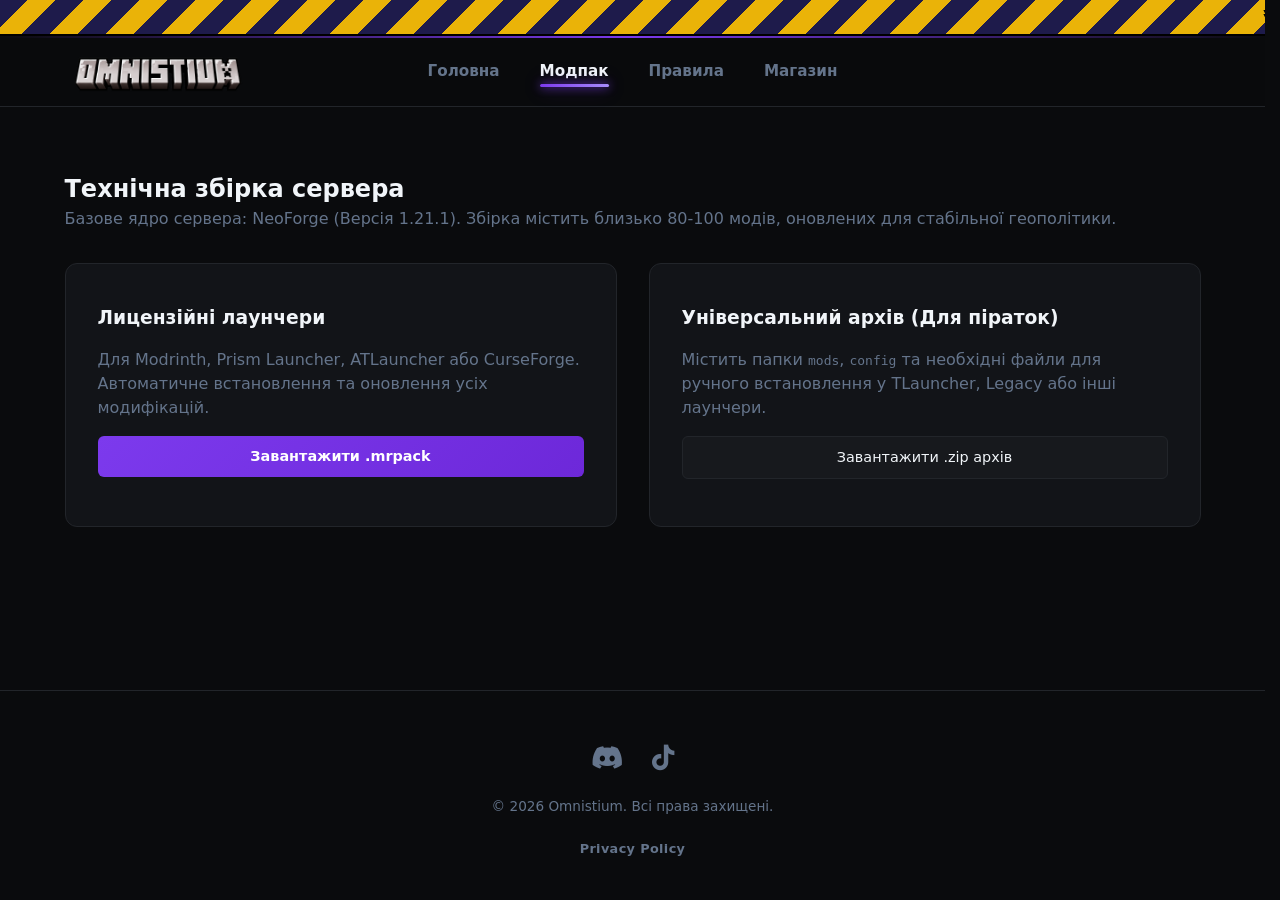
==== modpack.html @ 45417b76 "Tech work" ====
<!DOCTYPE html>
<html lang="uk">
<head>
    <meta charset="UTF-8">
    <meta name="viewport" content="width=device-width, initial-scale=1.0">
    <title>Omnistium — Модпак</title>
    <link rel="icon" type="image/png" href="logo_s.png">
    <link rel="stylesheet" href="style.css">
    <link rel="stylesheet" href="https://cdnjs.cloudflare.com/ajax/libs/font-awesome/6.5.1/css/all.min.css">
</head>
<body>
    <div class="dev-banner">
        <div class="dev-banner-text">
            УВАГА: Сайт перебуває в розробці — деякі функції можуть не працювати належним чином! &nbsp;&nbsp;&nbsp;&nbsp;&nbsp;&nbsp;&nbsp;&nbsp; 
            УВАГА: Сайт перебуває в розробці — деякі функції можуть не працювати належним чином! &nbsp;&nbsp;&nbsp;&nbsp;&nbsp;&nbsp;&nbsp;&nbsp; 
            УВАГА: Сайт перебуває в розробці — деякі функції можуть не працювати належним чином! &nbsp;&nbsp;&nbsp;&nbsp;&nbsp;&nbsp;&nbsp;&nbsp;
            УВАГА: Сайт перебуває в розробці — деякі функції можуть не працювати належним чином!
        </div>
    </div>

    <header>
        <nav>
            <div class="logo">
                <a href="index.html">
                    <img src="logo_b.png" alt="Omnistium" class="logo-big">
                    <img src="logo_s.png" alt="Omnistium" class="logo-small">
                </a>
            </div>
            
            <button class="menu-toggle" id="mobile-menu-btn">☰</button>
            
            <ul class="nav-links" id="nav-menu">
                <li><a href="index.html">Головна</a></li>
                <li><a href="modpack.html">Модпак</a></li>
                <li><a href="rules.html">Правила</a></li>
                <li><a href="shop.html">Магазин</a></li>
            </ul>
        </nav>
    </header>

    <main class="container">
        <h2>Технічна збірка сервера</h2>
        <p style="color: var(--text-muted); margin-bottom: 2rem;">Базове ядро сервера: NeoForge (Версія 1.21.1). Збірка містить близько 80-100 модів, оновлених для стабільної геополітики.</p>

        <div class="grid">
            <div class="card">
                <h3>Лицензійні лаунчери</h3>
                <p style="color: var(--text-muted); margin: 1rem 0;">Для Modrinth, Prism Launcher, ATLauncher або CurseForge. Автоматичне встановлення та оновлення усіх модифікацій.</p>
                <a href="omnistium_modpack.mrpack" download class="btn btn-primary" style="width: 100%; text-align: center; animation: none;">Завантажити .mrpack</a>
            </div>

            <div class="card">
                <h3>Універсальний архів (Для піраток)</h3>
                <p style="color: var(--text-muted); margin: 1rem 0;">Містить папки <code>mods</code>, <code>config</code> та необхідні файли для ручного встановлення у TLauncher, Legacy або інші лаунчери.</p>
                <a href="omnistium_modpack.zip" download class="btn" style="width: 100%; text-align: center;">Завантажити .zip архів</a>
            </div>
        </div>
    </main>

    <footer>
        <div class="footer-socials">
            <a href="https://discord.gg/4vzDgWzAT" target="_blank" title="Наш Discord"><i class="fab fa-discord"></i></a>
            <a href="https://www.tiktok.com/@omnist1um" target="_blank" title="Наш TikTok"><i class="fab fa-tiktok"></i></a>
        </div>
        <p>&copy; <span id="current-year">2026</span> Omnistium. Всі права захищені.</p>
        <div class="footer-links">
            <a href="privacy-policy.html">Privacy Policy</a>
        </div>
    </footer>
    <script src="main.js"></script>
</body>
</html>
---- style.css ----
:root {
    --bg-main: #0a0b0d;        
    --bg-card: #121418;        
    --border-color: #22252a;    
    --text-main: #f1f5f9;       
    --text-muted: #64748b;     
    --accent: #ffffff;         
    --purple-accent: #7c3aed;  
    --purple-glow: rgba(124, 58, 237, 0.15);
}

* {
    margin: 0;
    padding: 0;
    box-sizing: border-box;
}

html {
    transition: filter 0.6s cubic-bezier(0.16, 1, 0.3, 1);
    scrollbar-gutter: stable;
}

html.system-overload {
    filter: invert(1) hue-rotate(180deg) contrast(1.2) !important;
}

body {
    background-color: var(--bg-main);
    color: var(--text-main);
    font-family: system-ui, -apple-system, sans-serif;
    line-height: 1.5;
    display: flex;
    flex-direction: column;
    min-height: 100vh;
    overflow-x: hidden;
}

@keyframes fadeInUp {
    from { opacity: 0; transform: translateY(20px); }
    to { opacity: 1; transform: translateY(0); }
}

.container, .rules-layout {
    animation: fadeInUp 0.6s cubic-bezier(0.16, 1, 0.3, 1) forwards;
}

/* АНІМОВАНА ЖОВТО-ЧОРНА СТРІЧКА РОЗРОБКИ */
.dev-banner {
    background: repeating-linear-gradient(
        -45deg,
        #eab308,
        #eab308 20px,
        #1e1b4b 20px,
        #1e1b4b 40px
    );
    background-size: 56px 56px;
    animation: devStripes 2s linear infinite;
    height: 36px;
    display: flex;
    align-items: center;
    overflow: hidden;
    position: relative;
    border-bottom: 2px solid #000;
    z-index: 101;
}

.dev-banner-text {
    white-space: nowrap;
    font-weight: 800;
    text-transform: uppercase;
    font-size: 0.85rem;
    letter-spacing: 0.05em;
    color: #ffffff;
    text-shadow: 2px 2px 0px #000000, -2px -2px 0px #000000, 2px -2px 0px #000000, -2px 2px 0px #000000;
    animation: devMarquee 25s linear infinite;
    padding-left: 100%;
}

@keyframes devStripes {
    from { background-position: 0 0; }
    to { background-position: 56px 0; }
}

@keyframes devMarquee {
    0% { transform: translate3d(0, 0, 0); }
    100% { transform: translate3d(-100%, 0, 0); }
}

/* Навігація */
header {
    border-bottom: 1px solid var(--border-color);
    background-color: rgba(10, 11, 13, 0.85);
    backdrop-filter: blur(12px); 
    -webkit-backdrop-filter: blur(12px);
    position: sticky;
    top: 0;
    z-index: 100;
}

header::before {
    content: '';
    position: absolute;
    top: 0;
    left: 0;
    width: 100%;
    height: 2px;
    background: linear-gradient(90deg, transparent, var(--purple-accent), transparent);
}

nav {
    max-width: 1200px;
    margin: 0 auto;
    padding: 0 2rem;
    display: flex;
    align-items: center;
    height: 70px;
    position: relative;
}

.logo {
    position: absolute;
    left: 2rem;
    top: 60%;
    transform: translateY(-50%);
    z-index: 10;
    perspective: 1000px;
    display: inline-flex;
    height: 105px;
    width: auto;
}

.logo a {
    display: inline-flex;
    align-items: center;
    height: 100%;
    width: auto;
    background: transparent !important;
    text-decoration: none;
}

.logo img {
    height: 100%;
    width: auto;
    display: block;
    background: transparent !important;
    border: none;
    image-rendering: -webkit-optimize-contrast;
    image-rendering: crisp-edges;
    transition: transform 0.5s cubic-bezier(0.16, 1, 0.3, 1), filter 0.5s cubic-bezier(0.16, 1, 0.3, 1);
    filter: drop-shadow(0 0 0 transparent);
}

.logo:hover img {
    transform: scale(1.02);
    filter: drop-shadow(0 0 18px rgba(124, 58, 237, 0.75));
}

.logo .logo-big { display: block !important; }
.logo .logo-small { display: none !important; }

@keyframes logoCrazySpin {
    from { transform: rotateY(0deg) scale(1.1); }
    to { transform: rotateY(720deg) scale(1.1); }
}

html.system-overload .logo img {
    animation: logoCrazySpin 2s cubic-bezier(0.16, 1, 0.3, 1) infinite alternate;
    filter: drop-shadow(0 0 25px var(--purple-accent)) !important;
}

@keyframes gearFallOnly {
    0% { transform: translateY(-50px); opacity: 0; }
    10% { opacity: 0.9; }
    90% { opacity: 0.9; }
    100% { transform: translateY(105vh); opacity: 0; }
}

@keyframes gearRotate {
    from { transform: rotate(0deg); }
    to { transform: rotate(360deg); }
}

.gear-container {
    position: fixed;
    top: -50px;
    pointer-events: none;
    z-index: 9999;
    animation: gearFallOnly linear forwards;
}

.falling-gear {
    display: block;
    width: 100%;
    height: 100%;
    object-fit: contain;
    animation: gearRotate linear infinite;
    filter: drop-shadow(0 0 6px rgba(124, 58, 237, 0.6));
}

.nav-links {
    display: flex;
    gap: 2.5rem;
    list-style: none;
    position: absolute;
    left: 50%;
    transform: translateX(-50%);
}

.nav-links a {
    color: var(--text-muted);
    text-decoration: none;
    font-size: 0.95rem;
    font-weight: 600;
    padding: 0.4rem 0;
    transition: color 0.3s ease;
}

.nav-links a:hover, .nav-links a.active {
    color: var(--text-main);
}

.nav-indicator {
    position: absolute;
    bottom: -4px;
    height: 3px;
    background: linear-gradient(90deg, var(--purple-accent), #a78bfa);
    border-radius: 4px;
    pointer-events: none;
    box-shadow: 0 0 10px var(--purple-accent), 0 0 20px rgba(124, 58, 237, 0.4);
    transition: left 0.35s cubic-bezier(0.38, 1.4, 0.6, 1), width 0.25s ease-in-out;
}

.menu-toggle {
    display: none;
    background: transparent;
    border: none;
    color: var(--text-main);
    font-size: 1.5rem;
    cursor: pointer;
}

.btn {
    display: inline-block;
    padding: 0.6rem 1.3rem;
    border: 1px solid var(--border-color);
    background: rgba(255, 255, 255, 0.02);
    color: var(--text-main);
    text-decoration: none;
    cursor: pointer;
    border-radius: 6px;
    font-size: 0.9rem;
    font-weight: 500;
    position: relative;
    overflow: hidden;
    z-index: 1;
    transition: all 0.3s cubic-bezier(0.16, 1, 0.3, 1);
}

.btn::before {
    content: '';
    position: absolute;
    top: 0;
    left: 0;
    width: 100%;
    height: 100%;
    background: var(--purple-accent);
    z-index: -1;
    transform: scaleY(0);
    transform-origin: bottom;
    transition: transform 0.3s cubic-bezier(0.16, 1, 0.3, 1);
}

.btn:hover {
    border-color: var(--purple-accent);
    box-shadow: 0 0 15px rgba(124, 58, 237, 0.3);
    color: #fff;
}

.btn:hover::before { transform: scaleY(1); }

@keyframes pulseGlow {
    0% { box-shadow: 0 0 0 0 rgba(124, 58, 237, 0.4); }
    70% { box-shadow: 0 0 0 10px rgba(124, 58, 237, 0); }
    100% { box-shadow: 0 0 0 0 rgba(124, 58, 237, 0); }
}

.btn-primary {
    background: linear-gradient(135deg, var(--purple-accent), #6d28d9);
    border: none;
    color: #ffffff;
    font-weight: 600;
    animation: pulseGlow 2s infinite;
}

.btn-primary::before { display: none; }
.btn-primary:hover {
    background: linear-gradient(135deg, #6d28d9, #5b21b6);
    transform: translateY(-1px);
    box-shadow: 0 4px 20px rgba(124, 58, 237, 0.4);
    color: #ffffff;
}

.container {
    max-width: 1200px;
    margin: 0 auto;
    padding: 4rem 2rem;
    flex: 1;
    width: 100%;
}

.grid {
    display: grid;
    grid-template-columns: repeat(auto-fit, minmax(320px, 1fr));
    gap: 2rem;
    margin-top: 2rem;
}

.card {
    background-color: var(--bg-card);
    border: 1px solid var(--border-color);
    padding: 2.5rem 2rem;
    border-radius: 12px; 
    position: relative;
    overflow: hidden;
    transition: transform 0.4s cubic-bezier(0.16, 1, 0.3, 1), border-color 0.4s ease, box-shadow 0.4s ease;
}

.card:hover {
    transform: translateY(-5px);
    border-color: rgba(124, 58, 237, 0.35);
    box-shadow: 0 10px 30px rgba(124, 58, 237, 0.06);
}

.ip-box {
    display: inline-flex;
    align-items: center;
    gap: 1rem;
    background-color: var(--bg-card);
    border: 1px solid var(--border-color);
    padding: 0.8rem 1.6rem;
    margin-top: 1.5rem;
    cursor: pointer;
    border-radius: 8px;
    font-family: monospace;
    font-size: 1rem;
    transition: all 0.25s cubic-bezier(0.16, 1, 0.3, 1);
}

.ip-box:hover {
    border-color: var(--purple-accent); 
    background-color: rgba(124, 58, 237, 0.02);
    transform: scale(1.02);
}

.ip-box:active { transform: scale(0.98); }

.rules-layout {
    display: flex;
    max-width: 1400px;
    margin: 0 auto;
    flex: 1;
    width: 100%;
}

.rules-sidebar {
    width: 280px;
    border-right: 1px solid var(--border-color);
    padding: 2.5rem 2rem;
    position: sticky;
    top: 107px; /* Спільний відступ з банером */
    height: calc(100vh - 107px);
    overflow-y: auto;
}

.sidebar-category {
    font-size: 0.75rem;
    text-transform: uppercase;
    letter-spacing: 0.1em;
    color: var(--text-main); 
    font-weight: 700;
    margin-bottom: 0.75rem;
    margin-top: 2rem;
}

.sidebar-category:first-child { margin-top: 0; }
.sidebar-links {
    list-style: none;
    display: flex;
    flex-direction: column;
    gap: 0.4rem;
}

.sidebar-links a {
    color: var(--text-muted);
    text-decoration: none;
    font-size: 0.9rem;
    display: block;
    padding: 0.3rem 0.5rem;
    border-radius: 6px;
    border-left: 2px solid transparent;
    transition: all 0.2s ease;
}

.sidebar-links a:hover {
    color: var(--text-main);
    background-color: rgba(255, 255, 255, 0.02);
    padding-left: 0.75rem;
}

.sidebar-links a.active {
    font-weight: 600;
    color: var(--purple-accent); 
    background-color: rgba(124, 58, 237, 0.05);
    border-left-color: var(--purple-accent);
    padding-left: 0.75rem;
}

.rules-content {
    flex: 1;
    padding: 2.5rem 4rem;
    overflow-y: auto;
}

.rules-section { display: none; }
.rules-section.active {
    display: block;
    animation: fadeInUp 0.4s cubic-bezier(0.16, 1, 0.3, 1) forwards; 
}

.rules-meta {
    font-size: 0.85rem;
    color: var(--text-muted);
    margin-bottom: 2.5rem;
    border-bottom: 1px solid var(--border-color);
    padding-bottom: 0.75rem;
}

.rules-content h2 { font-size: 1.8rem; font-weight: 700; margin-bottom: 0.5rem; }
.rules-content h3 {
    margin-top: 2.5rem;
    margin-bottom: 1.2rem;
    color: var(--text-main);
    border-left: 3px solid var(--purple-accent); 
    padding-left: 0.75rem;
    font-size: 1.25rem;
}

.rule-block {
    display: flex;
    gap: 1.2rem;
    background-color: var(--bg-card);
    border: 1px solid var(--border-color);
    padding: 1.2rem;
    margin-bottom: 0.75rem;
    border-radius: 8px;
    border-left: 2px solid var(--border-color);
    transition: all 0.25s cubic-bezier(0.16, 1, 0.3, 1);
}

.rule-block:hover {
    border-left-color: var(--purple-accent); 
    background-color: rgba(124, 58, 237, 0.01);
    transform: translateX(4px); 
}

.rule-number { font-weight: 700; color: var(--purple-accent); min-width: 45px; }

.policy-content {
    max-width: 800px;
    margin: 0 auto;
}

.policy-content h1 { font-size: 2.2rem; font-weight: 800; margin-bottom: 0.5rem; }
.policy-content h2 { font-size: 1.3rem; font-weight: 700; margin-top: 2rem; margin-bottom: 0.8rem; color: var(--text-main); }
.policy-content p { color: var(--text-muted); font-size: 0.95rem; margin-bottom: 1rem; line-height: 1.6; }

footer {
    border-top: 1px solid var(--border-color);
    padding: 3rem 2rem 2.5rem 2rem;
    text-align: center;
    background-color: var(--bg-main);
    display: flex;
    flex-direction: column;
    align-items: center;
    gap: 1.2rem;
}

.footer-socials {
    display: flex;
    gap: 1.8rem;
}

.footer-socials a {
    color: var(--text-muted);
    font-size: 1.6rem;
    transition: color 0.3s cubic-bezier(0.16, 1, 0.3, 1), transform 0.3s cubic-bezier(0.16, 1, 0.3, 1);
}

.footer-socials a:hover {
    color: var(--purple-accent);
    transform: translateY(-3px);
}

footer p {
    color: var(--text-muted);
    font-size: 0.85rem;
    font-weight: 500;
}

.footer-links a {
    color: var(--text-muted);
    text-decoration: none;
    font-size: 0.8rem;
    font-weight: 600;
    letter-spacing: 0.03em;
    transition: color 0.3s ease;
}

.footer-links a:hover {
    color: var(--text-main);
}

@media (max-width: 768px) {
    nav { display: flex; height: auto; padding: 0.75rem 1.5rem; justify-content: space-between; }
    .logo { position: static; transform: none; height: 50px; width: auto; }
    .logo:hover a { transform: none !important; }
    .menu-toggle { display: block; }
    .logo .logo-big { display: none !important; }
    .logo .logo-small { display: block !important; height: 40px; }

    .nav-links {
        display: none;
        flex-direction: column;
        position: absolute;
        top: 100%;
        left: 0;
        width: 100%;
        background-color: var(--bg-main);
        border-bottom: 1px solid var(--border-color);
        padding: 1.5rem;
        gap: 1.2rem;
        left: 0;
        transform: none;
    }

    .nav-links.open { display: flex; }
    .nav-links a { width: 100%; text-align: center; padding: 0.6rem; }
    .nav-indicator { display: none !important; }
    .container { padding: 3rem 1.5rem; }
    h1 { font-size: 2.5rem !important; }
    .grid { grid-template-columns: 1fr; gap: 1.2rem; }
    .card:hover { transform: translateY(-2px); }
    .rules-layout { flex-direction: column; }

    .rules-sidebar {
        width: 100%; height: auto; position: relative; top: 0;
        border-right: none; border-bottom: 1px solid var(--border-color);
        padding: 1rem 1.5rem; display: flex; overflow-x: auto;
        white-space: nowrap; gap: 1.5rem; scrollbar-width: none;
    }
    .rules-sidebar::-webkit-scrollbar { display: none; }
    .sidebar-category { margin: 0; display: flex; align-items: center; font-size: 0.75rem; }
    .sidebar-links { flex-direction: row; gap: 1rem; }
    .sidebar-links a { padding: 0.5rem 0.75rem; background: transparent !important; box-shadow: none !important; }
    .sidebar-links a.active { color: var(--purple-accent); }
    .rules-content { padding: 2rem 1.5rem; }
    .rule-block { flex-direction: column; gap: 0.4rem; }
    .rule-block:hover { transform: none; }
}
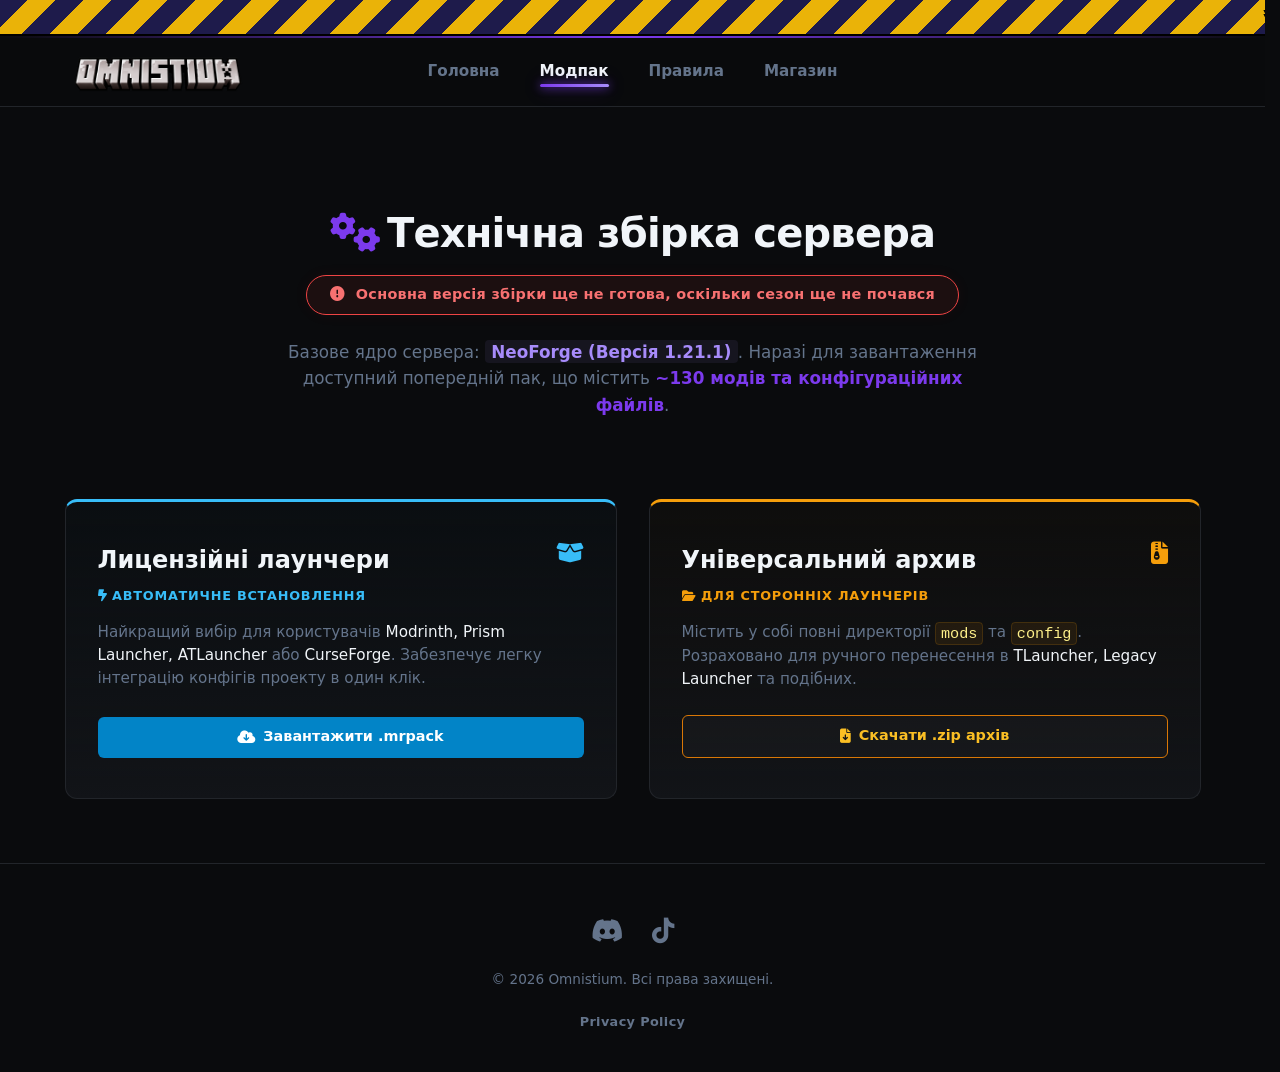
==== commit b954f20b: "Modpack page update" ====
--- a/modpack.html
+++ b/modpack.html
@@ -39,20 +39,80 @@
     </header>
 
     <main class="container">
-        <h2>Технічна збірка сервера</h2>
-        <p style="color: var(--text-muted); margin-bottom: 2rem;">Базове ядро сервера: NeoForge (Версія 1.21.1). Збірка містить близько 80-100 модів, оновлених для стабільної геополітики.</p>
+        <section style="text-align: center; padding: 2rem 0 3rem 0;">
+            <h2 style="font-size: 2.5rem; margin-bottom: 0.75rem; letter-spacing: -0.02em;">
+                <i class="fas fa-gears" style="color: var(--purple-accent); margin-right: 0.5rem;"></i>Технічна збірка сервера
+            </h2>
+            
+            <div style="display: inline-block; background: rgba(239, 68, 68, 0.08); border: 1px solid #ef4444; padding: 0.5rem 1.4rem; border-radius: 50px; font-size: 0.9rem; font-weight: 700; color: #f87171; margin-bottom: 1.5rem; letter-spacing: 0.02em; box-shadow: 0 0 15px rgba(239, 68, 68, 0.05);">
+                <i class="fas fa-circle-exclamation" style="margin-right: 0.4rem;"></i> Основна версія збірки ще не готова, оскільки сезон ще не почався
+            </div>
+
+            <p style="color: var(--text-muted); max-width: 700px; margin: 0 auto; font-size: 1.05rem; line-height: 1.6;">
+                Базове ядро сервера: <span style="color: #a78bfa; font-weight: 600; background: rgba(167, 139, 250, 0.08); padding: 0.1rem 0.4rem; border-radius: 4px;">NeoForge (Версія 1.21.1)</span>. 
+                Наразі для завантаження доступний попередній пак, що містить <span style="color: var(--purple-accent); font-weight: 600;">~130 модів та конфігураційних файлів</span>.
+            </p>
+        </section>
+
+        <style>
+            .download-card-license {
+                transition: transform 0.3s cubic-bezier(0.16, 1, 0.3, 1), border-color 0.3s ease, box-shadow 0.3s ease !important;
+            }
+            .download-card-license:hover {
+                transform: translateY(-5px) !important;
+                border-color: #38bdf8 !important;
+                box-shadow: 0 10px 30px rgba(56, 189, 248, 0.15) !important;
+            }
+
+            .download-card-pirate {
+                transition: transform 0.3s cubic-bezier(0.16, 1, 0.3, 1), border-color 0.3s ease, box-shadow 0.3s ease !important;
+            }
+            .download-card-pirate:hover {
+                transform: translateY(-5px) !important;
+                border-color: #f59e0b !important;
+                box-shadow: 0 10px 30px rgba(245, 158, 11, 0.15) !important;
+            }
+        </style>
 
         <div class="grid">
-            <div class="card">
-                <h3>Лицензійні лаунчери</h3>
-                <p style="color: var(--text-muted); margin: 1rem 0;">Для Modrinth, Prism Launcher, ATLauncher або CurseForge. Автоматичне встановлення та оновлення усіх модифікацій.</p>
-                <a href="omnistium_modpack.mrpack" download class="btn btn-primary" style="width: 100%; text-align: center; animation: none;">Завантажити .mrpack</a>
+            <div class="card download-card-license" style="display: flex; flex-direction: column; justify-content: space-between; gap: 1.5rem; border-top: 3px solid #38bdf8; background: linear-gradient(180deg, rgba(56, 189, 248, 0.02) 0%, var(--bg-card) 100%);">
+                <div>
+                    <div style="display: flex; justify-content: space-between; align-items: flex-start; margin-bottom: 0.5rem;">
+                        <h3 style="font-size: 1.5rem; color: var(--text-main); display: flex; align-items: center; gap: 0.6rem;">
+                            Лицензійні лаунчери
+                        </h3>
+                        <i class="fas fa-box-open" style="font-size: 1.4rem; color: #38bdf8;"></i>
+                    </div>
+                    <div style="font-size: 0.8rem; text-transform: uppercase; letter-spacing: 0.06em; color: #38bdf8; font-weight: 800; margin-bottom: 1rem; display: flex; align-items: center; gap: 0.3rem;">
+                        <i class="fas fa-bolt-lightning" style="font-size: 0.75rem;"></i> Автоматичне встановлення
+                    </div>
+                    <p style="color: var(--text-muted); font-size: 0.95rem; line-height: 1.5;">
+                        Найкращий вибір для користувачів <span style="color: var(--text-main); font-weight: 500;">Modrinth, Prism Launcher, ATLauncher</span> або <span style="color: var(--text-main); font-weight: 500;">CurseForge</span>. Забезпечує легку інтеграцію конфігів проекту в один клік.
+                    </p>
+                </div>
+                <a href="https://docs.google.com/uc?export=download&id=ID_ФАЙЛУ_MRPACK" class="btn btn-primary" style="text-align: center; animation: none; display: flex; align-items: center; justify-content: center; gap: 0.5rem; background: #0284c7; border-color: #0284c7; font-weight: 600;">
+                    <i class="fas fa-cloud-arrow-down"></i> Завантажити .mrpack
+                </a>
             </div>
 
-            <div class="card">
-                <h3>Універсальний архів (Для піраток)</h3>
-                <p style="color: var(--text-muted); margin: 1rem 0;">Містить папки <code>mods</code>, <code>config</code> та необхідні файли для ручного встановлення у TLauncher, Legacy або інші лаунчери.</p>
-                <a href="omnistium_modpack.zip" download class="btn" style="width: 100%; text-align: center;">Завантажити .zip архів</a>
+            <div class="card download-card-pirate" style="display: flex; flex-direction: column; justify-content: space-between; gap: 1.5rem; border-top: 3px solid #f59e0b; background: linear-gradient(180deg, rgba(245, 158, 11, 0.02) 0%, var(--bg-card) 100%);">
+                <div>
+                    <div style="display: flex; justify-content: space-between; align-items: flex-start; margin-bottom: 0.5rem;">
+                        <h3 style="font-size: 1.5rem; color: var(--text-main); display: flex; align-items: center; gap: 0.6rem;">
+                            Універсальний архив
+                        </h3>
+                        <i class="fas fa-file-zipper" style="font-size: 1.4rem; color: #f59e0b;"></i>
+                    </div>
+                    <div style="font-size: 0.8rem; text-transform: uppercase; letter-spacing: 0.06em; color: #f59e0b; font-weight: 800; margin-bottom: 1rem; display: flex; align-items: center; gap: 0.3rem;">
+                        <i class="fas fa-folder-open" style="font-size: 0.75rem;"></i> Для сторонніх лаунчерів
+                    </div>
+                    <p style="color: var(--text-muted); font-size: 0.95rem; line-height: 1.5;">
+                        Містить у собі повні директорії <code style="color: #fef08a; background: rgba(245,158,11,0.08); padding: 0.1rem 0.3rem; border-radius: 4px; border: 1px solid rgba(245,158,11,0.15);">mods</code> та <code style="color: #fef08a; background: rgba(245,158,11,0.08); padding: 0.1rem 0.3rem; border-radius: 4px; border: 1px solid rgba(245,158,11,0.15);">config</code>. Розраховано для ручного перенесення в <span style="color: var(--text-main); font-weight: 500;">TLauncher, Legacy Launcher</span> та подібних.
+                    </p>
+                </div>
+                <a href="https://docs.google.com/uc?export=download&id=ID_ФАЙЛУ_ZIP" class="btn" style="text-align: center; display: flex; align-items: center; justify-content: center; gap: 0.5rem; border-color: #d97706; color: #fbbf24; font-weight: 600;">
+                    <i class="fas fa-file-download"></i> Скачати .zip архів
+                </a>
             </div>
         </div>
     </main>
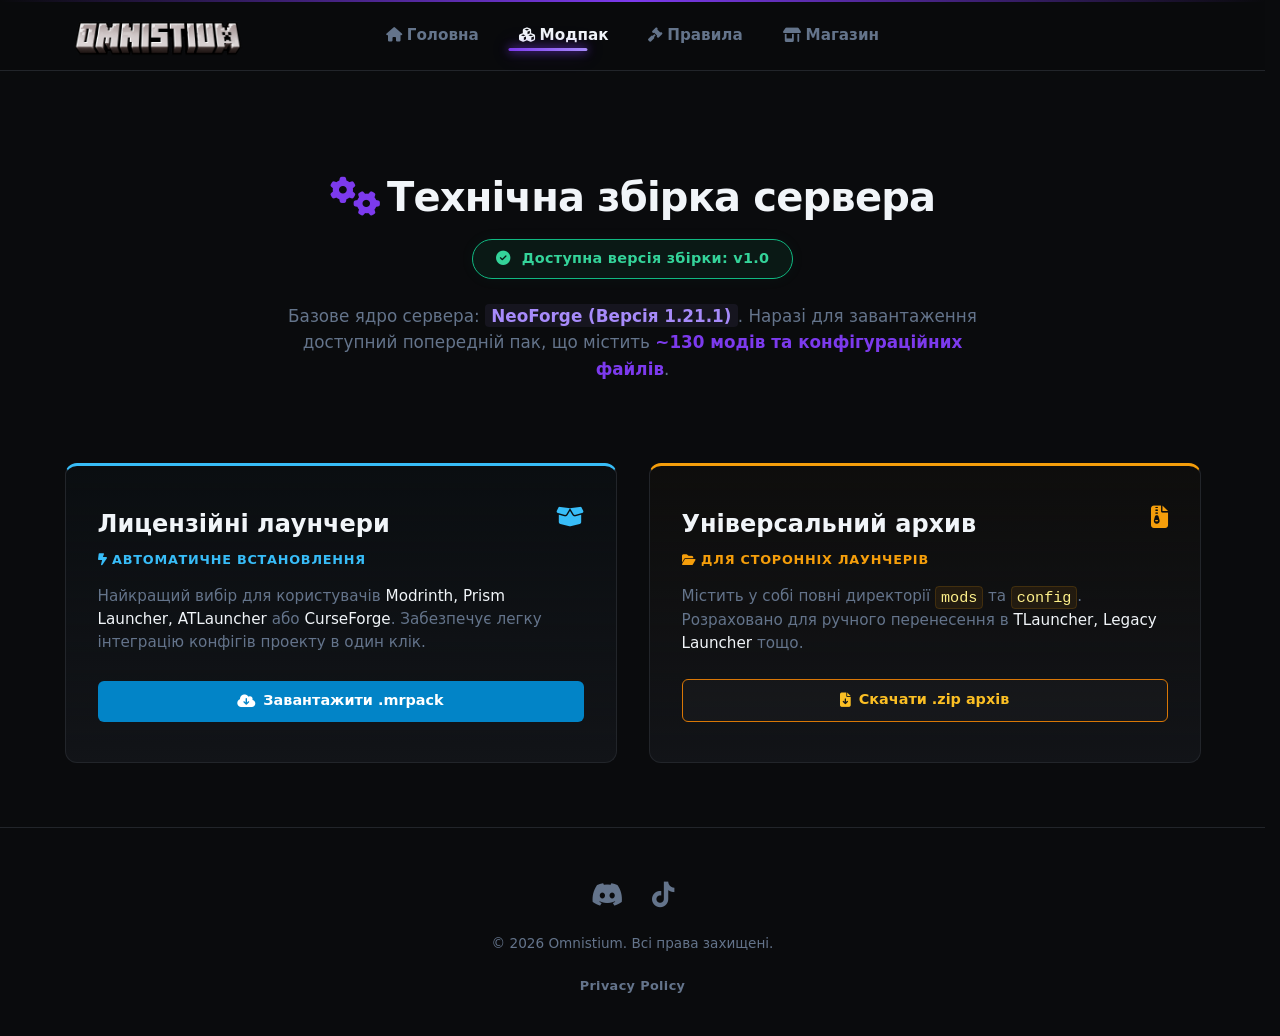
==== commit 9b6fd8dd: "Release" ====
--- a/modpack.html
+++ b/modpack.html
@@ -9,15 +9,6 @@
     <link rel="stylesheet" href="https://cdnjs.cloudflare.com/ajax/libs/font-awesome/6.5.1/css/all.min.css">
 </head>
 <body>
-    <div class="dev-banner">
-        <div class="dev-banner-text">
-            УВАГА: Сайт перебуває в розробці — деякі функції можуть не працювати належним чином! &nbsp;&nbsp;&nbsp;&nbsp;&nbsp;&nbsp;&nbsp;&nbsp; 
-            УВАГА: Сайт перебуває в розробці — деякі функції можуть не працювати належним чином! &nbsp;&nbsp;&nbsp;&nbsp;&nbsp;&nbsp;&nbsp;&nbsp; 
-            УВАГА: Сайт перебуває в розробці — деякі функції можуть не працювати належним чином! &nbsp;&nbsp;&nbsp;&nbsp;&nbsp;&nbsp;&nbsp;&nbsp;
-            УВАГА: Сайт перебуває в розробці — деякі функції можуть не працювати належним чином!
-        </div>
-    </div>
-
     <header>
         <nav>
             <div class="logo">
@@ -30,10 +21,10 @@
             <button class="menu-toggle" id="mobile-menu-btn">☰</button>
             
             <ul class="nav-links" id="nav-menu">
-                <li><a href="index.html">Головна</a></li>
-                <li><a href="modpack.html">Модпак</a></li>
-                <li><a href="rules.html">Правила</a></li>
-                <li><a href="shop.html">Магазин</a></li>
+                <li><a href="index.html"><i class="fas fa-home" style="font-size: 0.9rem; margin-right: 0.3rem;"></i>Головна</a></li>
+                <li><a href="modpack.html" class="active"><i class="fas fa-cubes" style="font-size: 0.9rem; margin-right: 0.3rem;"></i>Модпак</a></li>
+                <li><a href="rules.html"><i class="fas fa-gavel" style="font-size: 0.9rem; margin-right: 0.3rem;"></i>Правила</a></li>
+                <li><a href="shop.html"><i class="fas fa-shop" style="font-size: 0.9rem; margin-right: 0.3rem;"></i>Магазин</a></li>
             </ul>
         </nav>
     </header>
@@ -44,8 +35,8 @@
                 <i class="fas fa-gears" style="color: var(--purple-accent); margin-right: 0.5rem;"></i>Технічна збірка сервера
             </h2>
             
-            <div style="display: inline-block; background: rgba(239, 68, 68, 0.08); border: 1px solid #ef4444; padding: 0.5rem 1.4rem; border-radius: 50px; font-size: 0.9rem; font-weight: 700; color: #f87171; margin-bottom: 1.5rem; letter-spacing: 0.02em; box-shadow: 0 0 15px rgba(239, 68, 68, 0.05);">
-                <i class="fas fa-circle-exclamation" style="margin-right: 0.4rem;"></i> Основна версія збірки ще не готова, оскільки сезон ще не почався
+            <div style="display: inline-block; background: rgba(16, 185, 129, 0.08); border: 1px solid #10b981; padding: 0.5rem 1.4rem; border-radius: 50px; font-size: 0.9rem; font-weight: 700; color: #34d399; margin-bottom: 1.5rem; letter-spacing: 0.02em; box-shadow: 0 0 15px rgba(16, 185, 129, 0.05);">
+                <i class="fas fa-check-circle" style="margin-right: 0.4rem;"></i> Доступна версія збірки: v1.0
             </div>
 
             <p style="color: var(--text-muted); max-width: 700px; margin: 0 auto; font-size: 1.05rem; line-height: 1.6;">
@@ -78,19 +69,15 @@
             <div class="card download-card-license" style="display: flex; flex-direction: column; justify-content: space-between; gap: 1.5rem; border-top: 3px solid #38bdf8; background: linear-gradient(180deg, rgba(56, 189, 248, 0.02) 0%, var(--bg-card) 100%);">
                 <div>
                     <div style="display: flex; justify-content: space-between; align-items: flex-start; margin-bottom: 0.5rem;">
-                        <h3 style="font-size: 1.5rem; color: var(--text-main); display: flex; align-items: center; gap: 0.6rem;">
-                            Лицензійні лаунчери
-                        </h3>
+                        <h3 style="font-size: 1.5rem; color: var(--text-main); display: flex; align-items: center; gap: 0.6rem;">Лицензійні лаунчери</h3>
                         <i class="fas fa-box-open" style="font-size: 1.4rem; color: #38bdf8;"></i>
                     </div>
                     <div style="font-size: 0.8rem; text-transform: uppercase; letter-spacing: 0.06em; color: #38bdf8; font-weight: 800; margin-bottom: 1rem; display: flex; align-items: center; gap: 0.3rem;">
                         <i class="fas fa-bolt-lightning" style="font-size: 0.75rem;"></i> Автоматичне встановлення
                     </div>
-                    <p style="color: var(--text-muted); font-size: 0.95rem; line-height: 1.5;">
-                        Найкращий вибір для користувачів <span style="color: var(--text-main); font-weight: 500;">Modrinth, Prism Launcher, ATLauncher</span> або <span style="color: var(--text-main); font-weight: 500;">CurseForge</span>. Забезпечує легку інтеграцію конфігів проекту в один клік.
-                    </p>
+                    <p style="color: var(--text-muted); font-size: 0.95rem; line-height: 1.5;">Найкращий вибір для користувачів <span style="color: var(--text-main); font-weight: 500;">Modrinth, Prism Launcher, ATLauncher</span> або <span style="color: var(--text-main); font-weight: 500;">CurseForge</span>. Забезпечує легку інтеграцію конфігів проекту в один клік.</p>
                 </div>
-                <a href="https://docs.google.com/uc?export=download&id=ID_ФАЙЛУ_MRPACK" class="btn btn-primary" style="text-align: center; animation: none; display: flex; align-items: center; justify-content: center; gap: 0.5rem; background: #0284c7; border-color: #0284c7; font-weight: 600;">
+                <a href="https://docs.google.com/uc?export=download&id=ID_ТВОГО_ФАЙЛУ_MRPACK" class="btn btn-primary" style="text-align: center; animation: none; display: flex; align-items: center; justify-content: center; gap: 0.5rem; background: #0284c7; border-color: #0284c7; font-weight: 600;">
                     <i class="fas fa-cloud-arrow-down"></i> Завантажити .mrpack
                 </a>
             </div>
@@ -98,19 +85,15 @@
             <div class="card download-card-pirate" style="display: flex; flex-direction: column; justify-content: space-between; gap: 1.5rem; border-top: 3px solid #f59e0b; background: linear-gradient(180deg, rgba(245, 158, 11, 0.02) 0%, var(--bg-card) 100%);">
                 <div>
                     <div style="display: flex; justify-content: space-between; align-items: flex-start; margin-bottom: 0.5rem;">
-                        <h3 style="font-size: 1.5rem; color: var(--text-main); display: flex; align-items: center; gap: 0.6rem;">
-                            Універсальний архив
-                        </h3>
+                        <h3 style="font-size: 1.5rem; color: var(--text-main); display: flex; align-items: center; gap: 0.6rem;">Універсальний архив</h3>
                         <i class="fas fa-file-zipper" style="font-size: 1.4rem; color: #f59e0b;"></i>
                     </div>
                     <div style="font-size: 0.8rem; text-transform: uppercase; letter-spacing: 0.06em; color: #f59e0b; font-weight: 800; margin-bottom: 1rem; display: flex; align-items: center; gap: 0.3rem;">
                         <i class="fas fa-folder-open" style="font-size: 0.75rem;"></i> Для сторонніх лаунчерів
                     </div>
-                    <p style="color: var(--text-muted); font-size: 0.95rem; line-height: 1.5;">
-                        Містить у собі повні директорії <code style="color: #fef08a; background: rgba(245,158,11,0.08); padding: 0.1rem 0.3rem; border-radius: 4px; border: 1px solid rgba(245,158,11,0.15);">mods</code> та <code style="color: #fef08a; background: rgba(245,158,11,0.08); padding: 0.1rem 0.3rem; border-radius: 4px; border: 1px solid rgba(245,158,11,0.15);">config</code>. Розраховано для ручного перенесення в <span style="color: var(--text-main); font-weight: 500;">TLauncher, Legacy Launcher</span> та подібних.
-                    </p>
+                    <p style="color: var(--text-muted); font-size: 0.95rem; line-height: 1.5;">Містить у собі повні директорії <code style="color: #fef08a; background: rgba(245,158,11,0.08); padding: 0.1rem 0.3rem; border-radius: 4px; border: 1px solid rgba(245,158,11,0.15);">mods</code> та <code style="color: #fef08a; background: rgba(245,158,11,0.08); padding: 0.1rem 0.3rem; border-radius: 4px; border: 1px solid rgba(245,158,11,0.15);">config</code>. Розраховано для ручного перенесення в <span style="color: var(--text-main); font-weight: 500;">TLauncher, Legacy Launcher</span> тощо.</p>
                 </div>
-                <a href="https://docs.google.com/uc?export=download&id=ID_ФАЙЛУ_ZIP" class="btn" style="text-align: center; display: flex; align-items: center; justify-content: center; gap: 0.5rem; border-color: #d97706; color: #fbbf24; font-weight: 600;">
+                <a href="https://docs.google.com/uc?export=download&id=ID_ТВОГО_ФАЙЛУ_ZIP" class="btn" style="text-align: center; display: flex; align-items: center; justify-content: center; gap: 0.5rem; border-color: #d97706; color: #fbbf24; font-weight: 600;">
                     <i class="fas fa-file-download"></i> Скачати .zip архів
                 </a>
             </div>
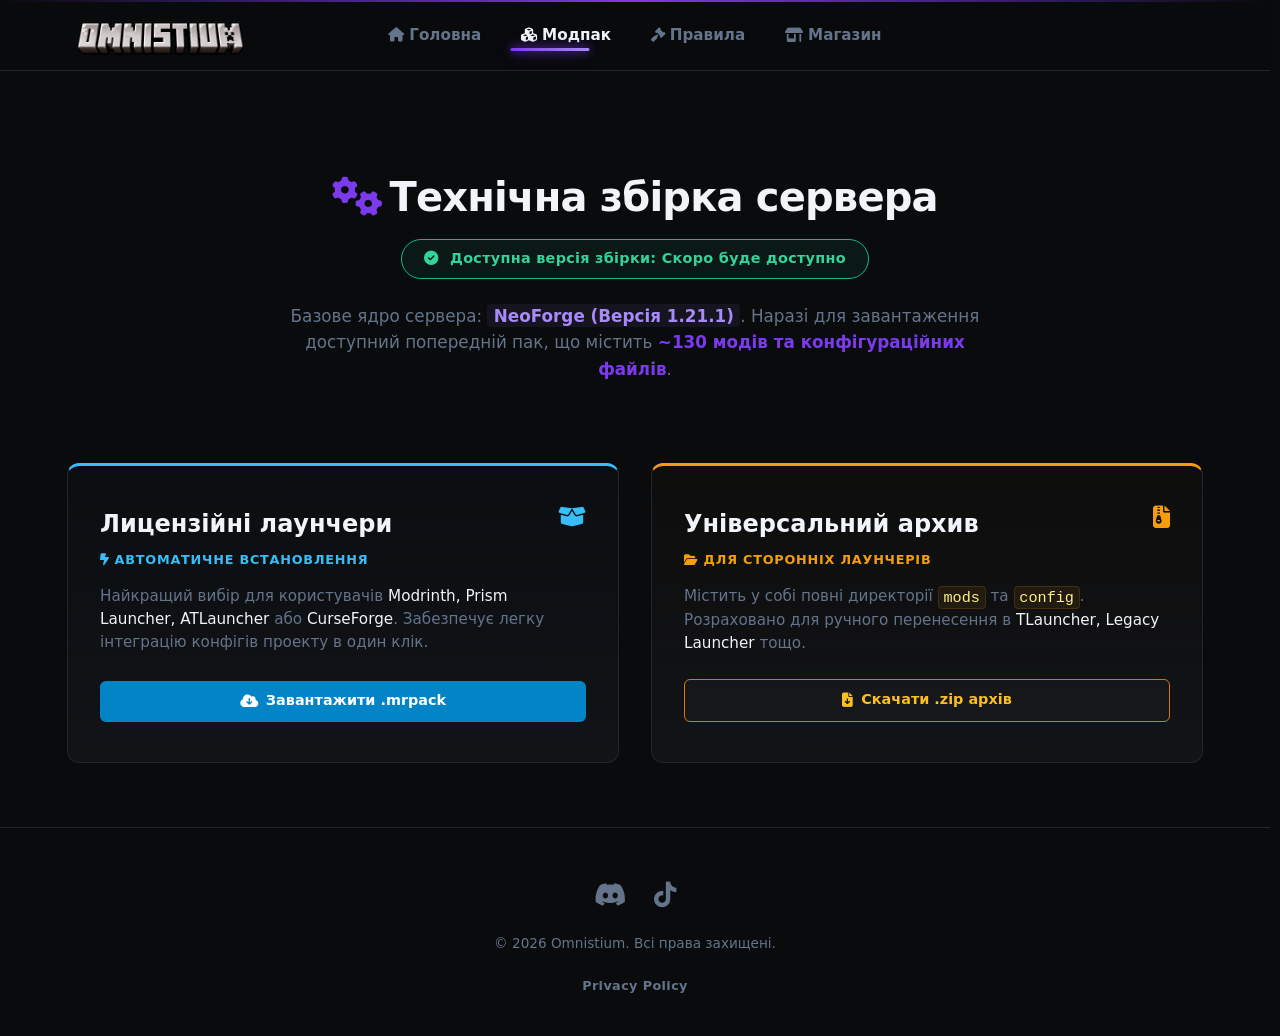
==== commit 1bf80078: "Release v2" ====
--- a/modpack.html
+++ b/modpack.html
@@ -36,7 +36,7 @@
             </h2>
             
             <div style="display: inline-block; background: rgba(16, 185, 129, 0.08); border: 1px solid #10b981; padding: 0.5rem 1.4rem; border-radius: 50px; font-size: 0.9rem; font-weight: 700; color: #34d399; margin-bottom: 1.5rem; letter-spacing: 0.02em; box-shadow: 0 0 15px rgba(16, 185, 129, 0.05);">
-                <i class="fas fa-check-circle" style="margin-right: 0.4rem;"></i> Доступна версія збірки: v1.0
+                <i class="fas fa-check-circle" style="margin-right: 0.4rem;"></i> Доступна версія збірки: Скоро буде доступно
             </div>
 
             <p style="color: var(--text-muted); max-width: 700px; margin: 0 auto; font-size: 1.05rem; line-height: 1.6;">
--- a/style.css
+++ b/style.css
@@ -18,6 +18,26 @@
 html {
     transition: filter 0.6s cubic-bezier(0.16, 1, 0.3, 1);
     scrollbar-gutter: stable;
+    scrollbar-color: #2a2d35 var(--bg-main);
+    scrollbar-width: thin;
+}
+
+/* Стилізована смуга прокрутки (Chromium) */
+::-webkit-scrollbar {
+    width: 8px;
+}
+
+::-webkit-scrollbar-track {
+    background: var(--bg-main);
+}
+
+::-webkit-scrollbar-thumb {
+    background: #2a2d35;
+    border-radius: 4px;
+}
+
+::-webkit-scrollbar-thumb:hover {
+    background: var(--purple-accent);
 }
 
 html.system-overload {
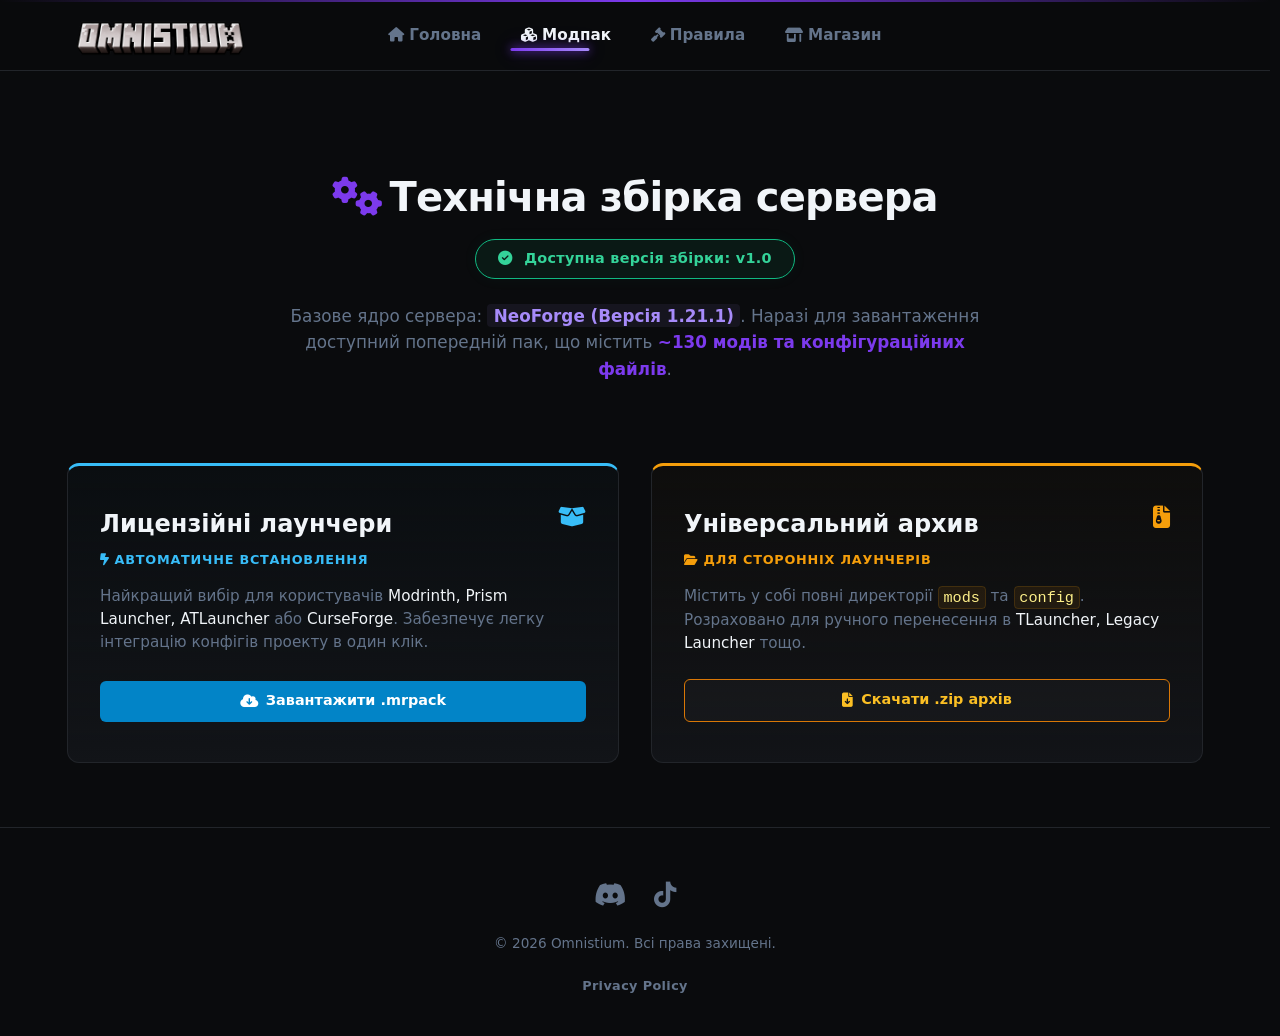
==== commit 710546bd: "Release v3" ====
--- a/modpack.html
+++ b/modpack.html
@@ -36,7 +36,7 @@
             </h2>
             
             <div style="display: inline-block; background: rgba(16, 185, 129, 0.08); border: 1px solid #10b981; padding: 0.5rem 1.4rem; border-radius: 50px; font-size: 0.9rem; font-weight: 700; color: #34d399; margin-bottom: 1.5rem; letter-spacing: 0.02em; box-shadow: 0 0 15px rgba(16, 185, 129, 0.05);">
-                <i class="fas fa-check-circle" style="margin-right: 0.4rem;"></i> Доступна версія збірки: Скоро буде доступно
+                <i class="fas fa-check-circle" style="margin-right: 0.4rem;"></i> Доступна версія збірки: v1.0
             </div>
 
             <p style="color: var(--text-muted); max-width: 700px; margin: 0 auto; font-size: 1.05rem; line-height: 1.6;">
@@ -77,7 +77,7 @@
                     </div>
                     <p style="color: var(--text-muted); font-size: 0.95rem; line-height: 1.5;">Найкращий вибір для користувачів <span style="color: var(--text-main); font-weight: 500;">Modrinth, Prism Launcher, ATLauncher</span> або <span style="color: var(--text-main); font-weight: 500;">CurseForge</span>. Забезпечує легку інтеграцію конфігів проекту в один клік.</p>
                 </div>
-                <a href="https://docs.google.com/uc?export=download&id=ID_ТВОГО_ФАЙЛУ_MRPACK" class="btn btn-primary" style="text-align: center; animation: none; display: flex; align-items: center; justify-content: center; gap: 0.5rem; background: #0284c7; border-color: #0284c7; font-weight: 600;">
+                <a href="https://docs.google.com/uc?export=download&id=1_QxapSHd_cDyMvDDYiu9joMdJrJGc6OT" class="btn btn-primary" style="text-align: center; animation: none; display: flex; align-items: center; justify-content: center; gap: 0.5rem; background: #0284c7; border-color: #0284c7; font-weight: 600;">
                     <i class="fas fa-cloud-arrow-down"></i> Завантажити .mrpack
                 </a>
             </div>
@@ -93,7 +93,7 @@
                     </div>
                     <p style="color: var(--text-muted); font-size: 0.95rem; line-height: 1.5;">Містить у собі повні директорії <code style="color: #fef08a; background: rgba(245,158,11,0.08); padding: 0.1rem 0.3rem; border-radius: 4px; border: 1px solid rgba(245,158,11,0.15);">mods</code> та <code style="color: #fef08a; background: rgba(245,158,11,0.08); padding: 0.1rem 0.3rem; border-radius: 4px; border: 1px solid rgba(245,158,11,0.15);">config</code>. Розраховано для ручного перенесення в <span style="color: var(--text-main); font-weight: 500;">TLauncher, Legacy Launcher</span> тощо.</p>
                 </div>
-                <a href="https://docs.google.com/uc?export=download&id=ID_ТВОГО_ФАЙЛУ_ZIP" class="btn" style="text-align: center; display: flex; align-items: center; justify-content: center; gap: 0.5rem; border-color: #d97706; color: #fbbf24; font-weight: 600;">
+                <a href="https://docs.google.com/uc?export=download&id=1FzDNzsNsFNy7hAyif8hZabYR7LSzNNNl" class="btn" style="text-align: center; display: flex; align-items: center; justify-content: center; gap: 0.5rem; border-color: #d97706; color: #fbbf24; font-weight: 600;">
                     <i class="fas fa-file-download"></i> Скачати .zip архів
                 </a>
             </div>
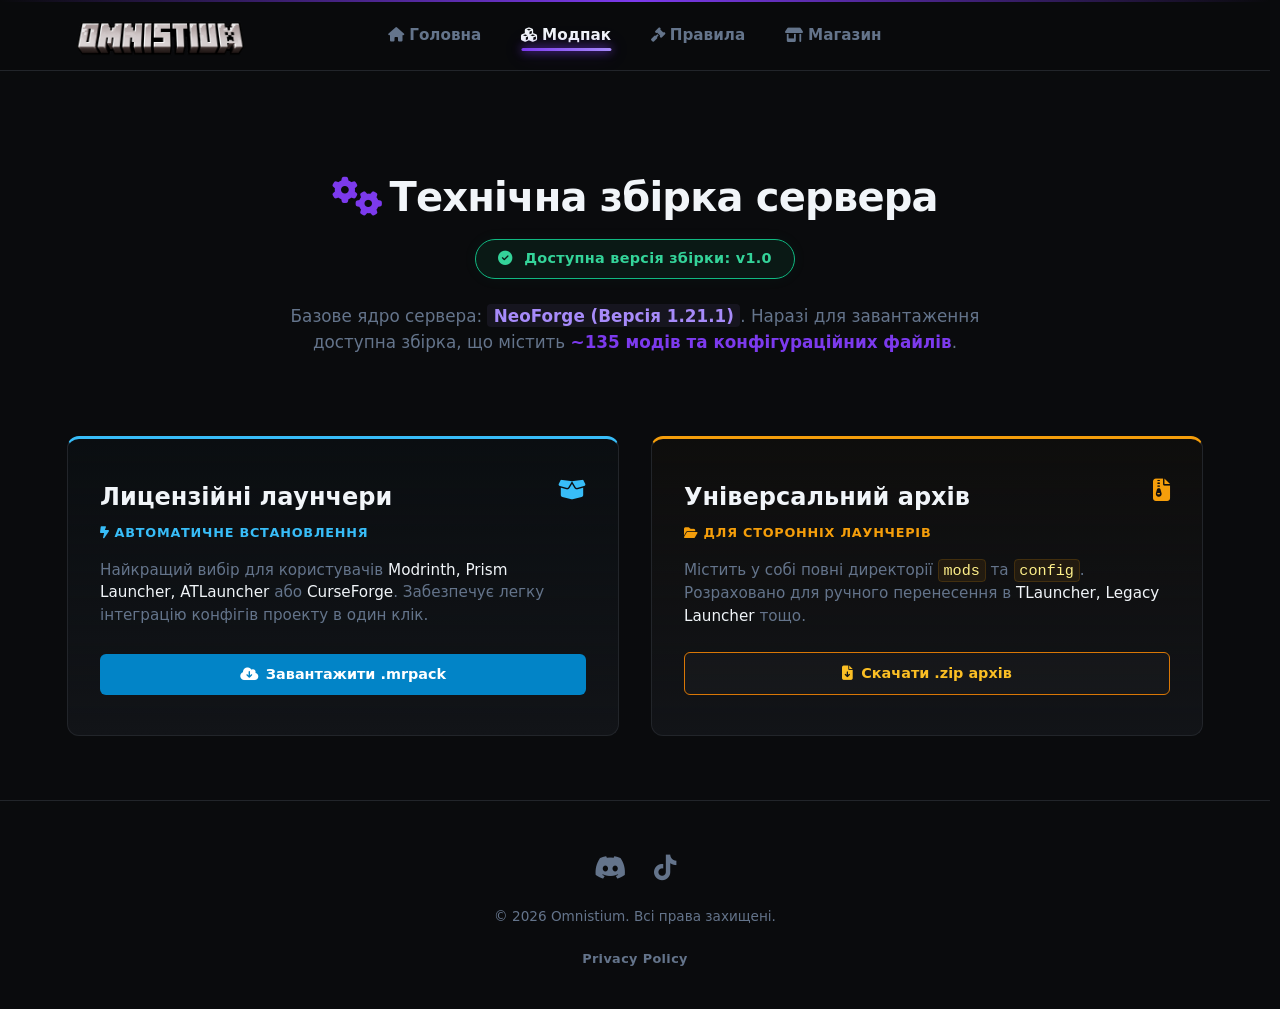
==== commit 48a236c0: "Release v1.0" ====
--- a/modpack.html
+++ b/modpack.html
@@ -41,7 +41,7 @@
 
             <p style="color: var(--text-muted); max-width: 700px; margin: 0 auto; font-size: 1.05rem; line-height: 1.6;">
                 Базове ядро сервера: <span style="color: #a78bfa; font-weight: 600; background: rgba(167, 139, 250, 0.08); padding: 0.1rem 0.4rem; border-radius: 4px;">NeoForge (Версія 1.21.1)</span>. 
-                Наразі для завантаження доступний попередній пак, що містить <span style="color: var(--purple-accent); font-weight: 600;">~130 модів та конфігураційних файлів</span>.
+                Наразі для завантаження доступна збірка, що містить <span style="color: var(--purple-accent); font-weight: 600;">~135 модів та конфігураційних файлів</span>.
             </p>
         </section>
 
@@ -77,7 +77,7 @@
                     </div>
                     <p style="color: var(--text-muted); font-size: 0.95rem; line-height: 1.5;">Найкращий вибір для користувачів <span style="color: var(--text-main); font-weight: 500;">Modrinth, Prism Launcher, ATLauncher</span> або <span style="color: var(--text-main); font-weight: 500;">CurseForge</span>. Забезпечує легку інтеграцію конфігів проекту в один клік.</p>
                 </div>
-                <a href="https://docs.google.com/uc?export=download&id=1_QxapSHd_cDyMvDDYiu9joMdJrJGc6OT" class="btn btn-primary" style="text-align: center; animation: none; display: flex; align-items: center; justify-content: center; gap: 0.5rem; background: #0284c7; border-color: #0284c7; font-weight: 600;">
+                <a href="https://docs.google.com/uc?export=download&id=1TiandcDlTFhBwFVAzkHkRJjM8oYdsgiv" class="btn btn-primary" style="text-align: center; animation: none; display: flex; align-items: center; justify-content: center; gap: 0.5rem; background: #0284c7; border-color: #0284c7; font-weight: 600;">
                     <i class="fas fa-cloud-arrow-down"></i> Завантажити .mrpack
                 </a>
             </div>
@@ -85,7 +85,7 @@
             <div class="card download-card-pirate" style="display: flex; flex-direction: column; justify-content: space-between; gap: 1.5rem; border-top: 3px solid #f59e0b; background: linear-gradient(180deg, rgba(245, 158, 11, 0.02) 0%, var(--bg-card) 100%);">
                 <div>
                     <div style="display: flex; justify-content: space-between; align-items: flex-start; margin-bottom: 0.5rem;">
-                        <h3 style="font-size: 1.5rem; color: var(--text-main); display: flex; align-items: center; gap: 0.6rem;">Універсальний архив</h3>
+                        <h3 style="font-size: 1.5rem; color: var(--text-main); display: flex; align-items: center; gap: 0.6rem;">Універсальний архів</h3>
                         <i class="fas fa-file-zipper" style="font-size: 1.4rem; color: #f59e0b;"></i>
                     </div>
                     <div style="font-size: 0.8rem; text-transform: uppercase; letter-spacing: 0.06em; color: #f59e0b; font-weight: 800; margin-bottom: 1rem; display: flex; align-items: center; gap: 0.3rem;">
@@ -93,7 +93,7 @@
                     </div>
                     <p style="color: var(--text-muted); font-size: 0.95rem; line-height: 1.5;">Містить у собі повні директорії <code style="color: #fef08a; background: rgba(245,158,11,0.08); padding: 0.1rem 0.3rem; border-radius: 4px; border: 1px solid rgba(245,158,11,0.15);">mods</code> та <code style="color: #fef08a; background: rgba(245,158,11,0.08); padding: 0.1rem 0.3rem; border-radius: 4px; border: 1px solid rgba(245,158,11,0.15);">config</code>. Розраховано для ручного перенесення в <span style="color: var(--text-main); font-weight: 500;">TLauncher, Legacy Launcher</span> тощо.</p>
                 </div>
-                <a href="https://docs.google.com/uc?export=download&id=1FzDNzsNsFNy7hAyif8hZabYR7LSzNNNl" class="btn" style="text-align: center; display: flex; align-items: center; justify-content: center; gap: 0.5rem; border-color: #d97706; color: #fbbf24; font-weight: 600;">
+                <a href="https://docs.google.com/uc?export=download&id=1yYMVofxtYM5b0yVf7xIKzJxQNTgkpb8R" class="btn" style="text-align: center; display: flex; align-items: center; justify-content: center; gap: 0.5rem; border-color: #d97706; color: #fbbf24; font-weight: 600;">
                     <i class="fas fa-file-download"></i> Скачати .zip архів
                 </a>
             </div>
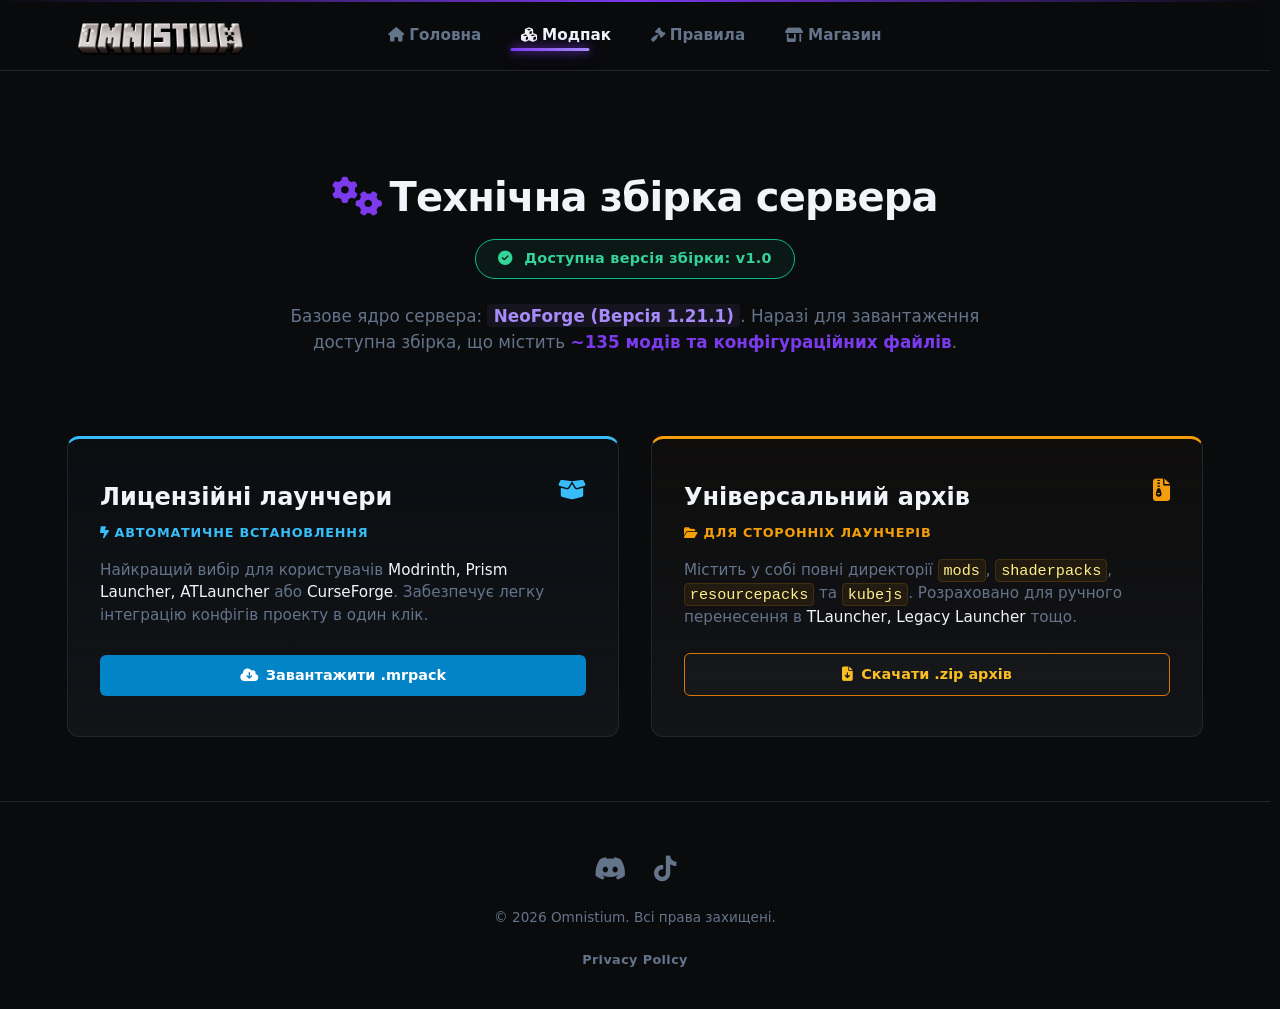
==== commit 84026eab: "Update modpack.html" ====
--- a/modpack.html
+++ b/modpack.html
@@ -91,7 +91,7 @@
                     <div style="font-size: 0.8rem; text-transform: uppercase; letter-spacing: 0.06em; color: #f59e0b; font-weight: 800; margin-bottom: 1rem; display: flex; align-items: center; gap: 0.3rem;">
                         <i class="fas fa-folder-open" style="font-size: 0.75rem;"></i> Для сторонніх лаунчерів
                     </div>
-                    <p style="color: var(--text-muted); font-size: 0.95rem; line-height: 1.5;">Містить у собі повні директорії <code style="color: #fef08a; background: rgba(245,158,11,0.08); padding: 0.1rem 0.3rem; border-radius: 4px; border: 1px solid rgba(245,158,11,0.15);">mods</code> та <code style="color: #fef08a; background: rgba(245,158,11,0.08); padding: 0.1rem 0.3rem; border-radius: 4px; border: 1px solid rgba(245,158,11,0.15);">config</code>. Розраховано для ручного перенесення в <span style="color: var(--text-main); font-weight: 500;">TLauncher, Legacy Launcher</span> тощо.</p>
+                    <p style="color: var(--text-muted); font-size: 0.95rem; line-height: 1.5;">Містить у собі повні директорії <code style="color: #fef08a; background: rgba(245,158,11,0.08); padding: 0.1rem 0.3rem; border-radius: 4px; border: 1px solid rgba(245,158,11,0.15);">mods</code>, <code style="color: #fef08a; background: rgba(245,158,11,0.08); padding: 0.1rem 0.3rem; border-radius: 4px; border: 1px solid rgba(245,158,11,0.15);">shaderpacks</code>, <code style="color: #fef08a; background: rgba(245,158,11,0.08); padding: 0.1rem 0.3rem; border-radius: 4px; border: 1px solid rgba(245,158,11,0.15);">resourcepacks</code> та <code style="color: #fef08a; background: rgba(245,158,11,0.08); padding: 0.1rem 0.3rem; border-radius: 4px; border: 1px solid rgba(245,158,11,0.15);">kubejs</code>. Розраховано для ручного перенесення в <span style="color: var(--text-main); font-weight: 500;">TLauncher, Legacy Launcher</span> тощо.</p>
                 </div>
                 <a href="https://docs.google.com/uc?export=download&id=1yYMVofxtYM5b0yVf7xIKzJxQNTgkpb8R" class="btn" style="text-align: center; display: flex; align-items: center; justify-content: center; gap: 0.5rem; border-color: #d97706; color: #fbbf24; font-weight: 600;">
                     <i class="fas fa-file-download"></i> Скачати .zip архів
